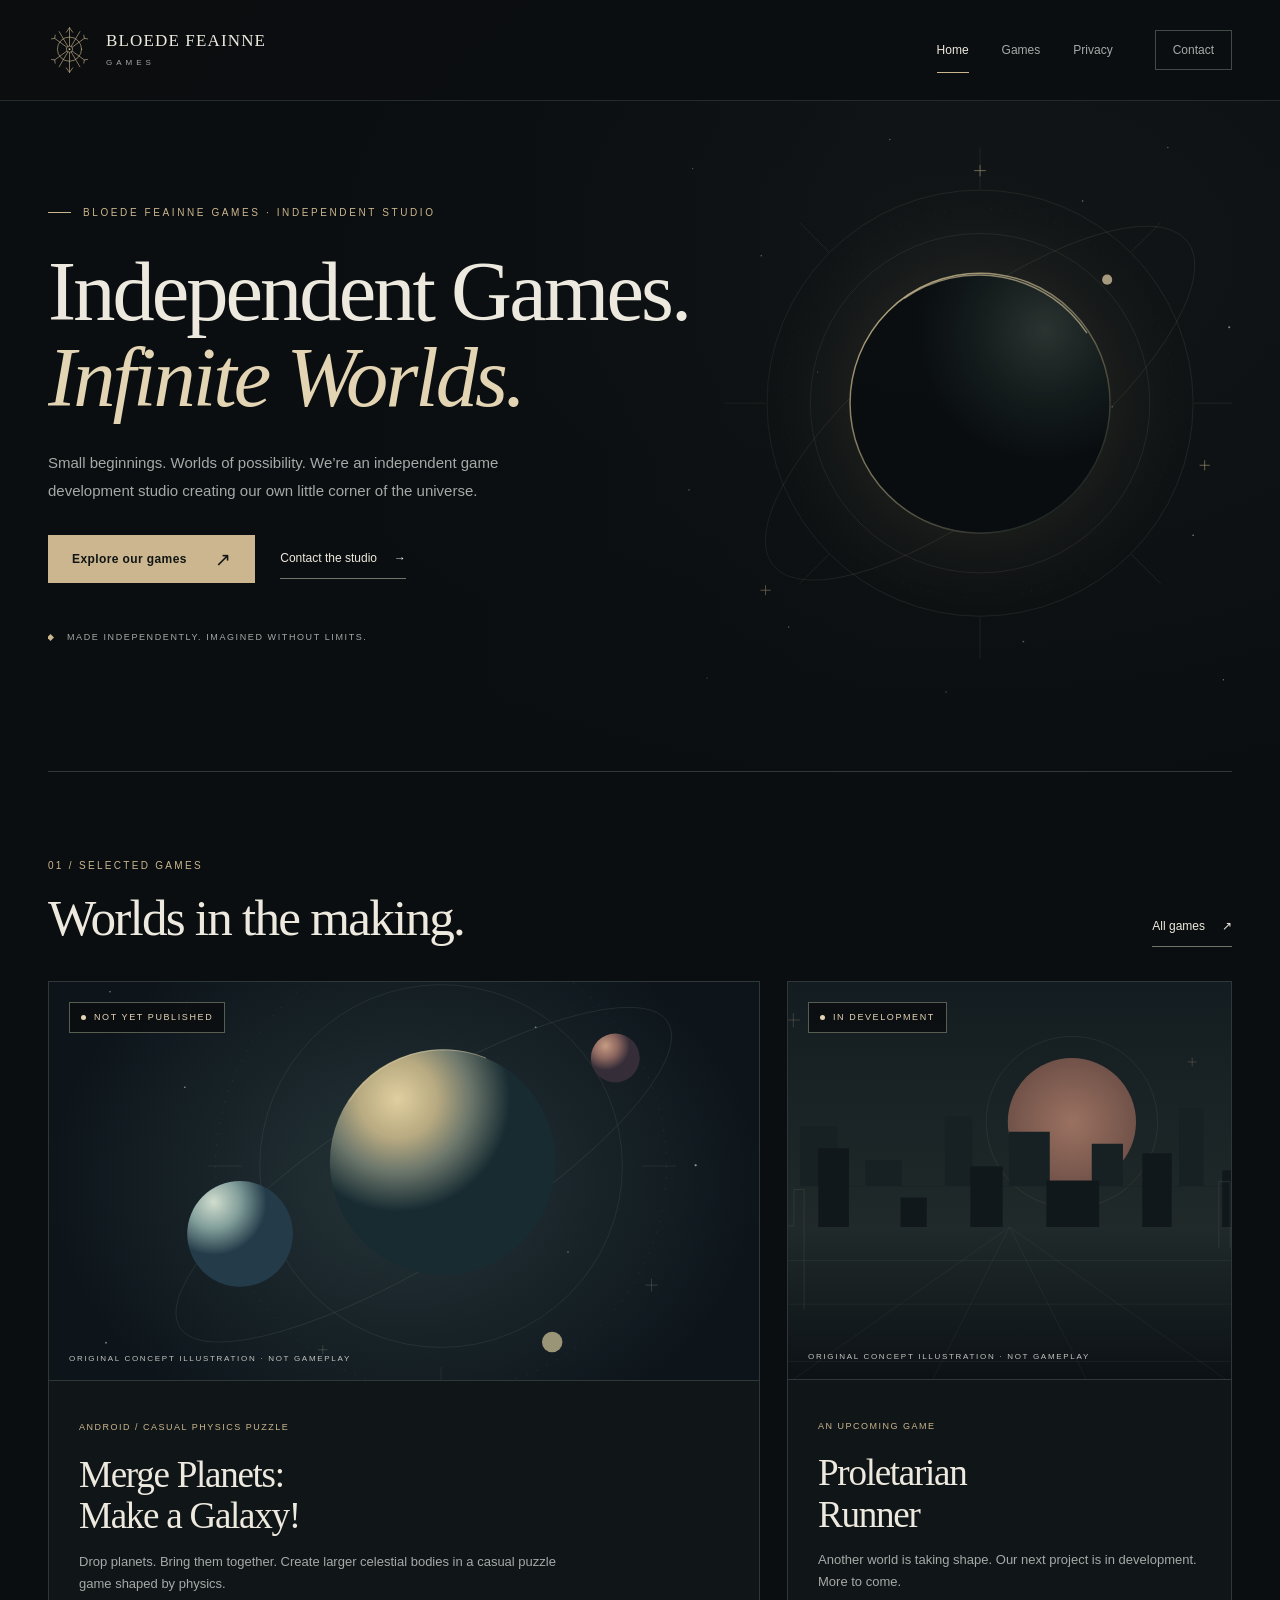
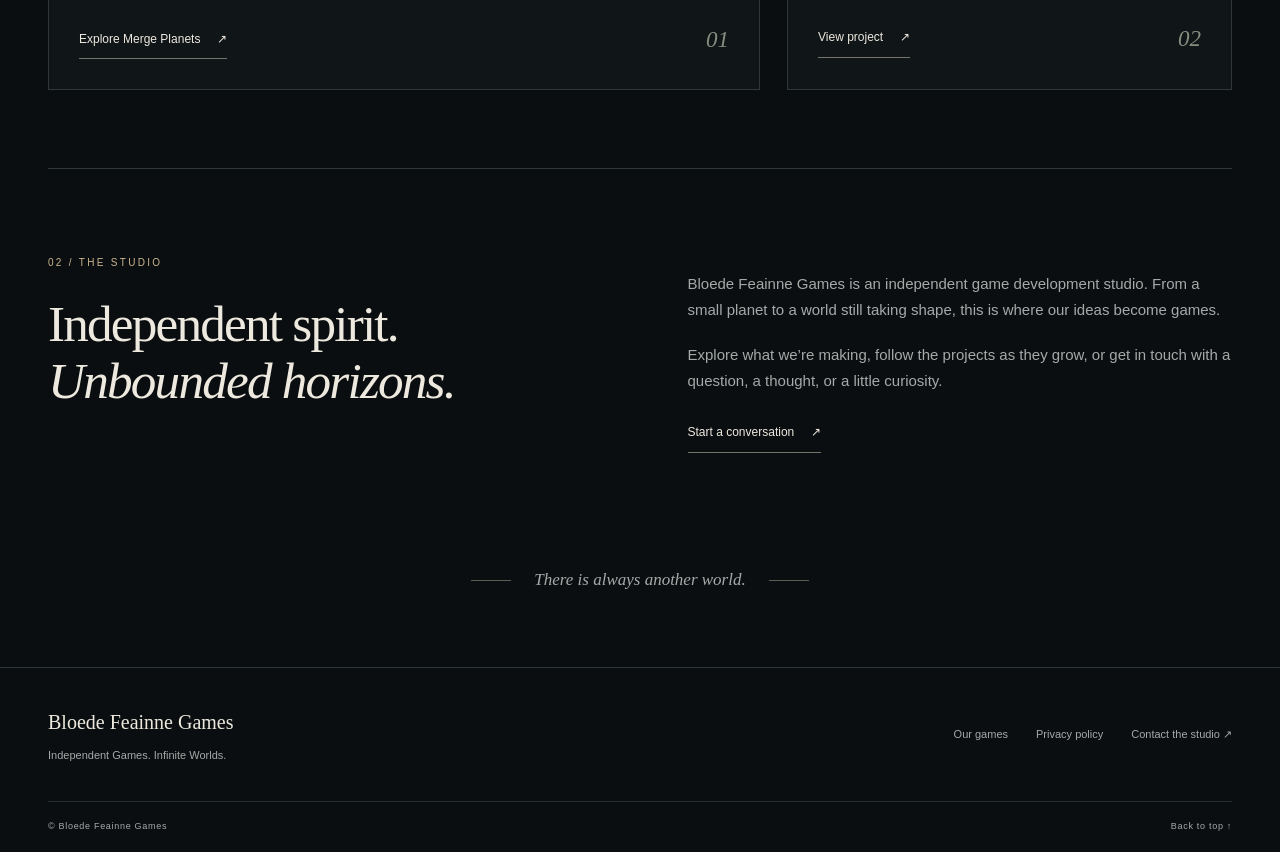
==== index.html @ 2b844831 "Build Bloede Feainne Games static studio website" ====
<!doctype html>
<html lang="en">
<head>
  <meta charset="utf-8">
  <meta name="viewport" content="width=device-width, initial-scale=1">
  <title>Bloede Feainne Games | Independent Game Studio</title>
  <meta name="description" content="Independent Games. Infinite Worlds. Discover Merge Planets: Make a Galaxy! and Proletarian Runner from independent studio Bloede Feainne Games.">
  <meta name="theme-color" content="#0b0e10">
  <meta name="robots" content="index, follow">
  <link rel="canonical" href="https://bloede-feainne-games.github.io/">
  <meta property="og:type" content="website">
  <meta property="og:site_name" content="Bloede Feainne Games">
  <meta property="og:locale" content="en_US">
  <meta property="og:title" content="Bloede Feainne Games | Independent Game Studio">
  <meta property="og:description" content="Independent Games. Infinite Worlds. Discover Merge Planets: Make a Galaxy! and Proletarian Runner from independent studio Bloede Feainne Games.">
  <meta property="og:url" content="https://bloede-feainne-games.github.io/">
  <meta property="og:image" content="https://bloede-feainne-games.github.io/assets/images/social-card.png">
  <meta property="og:image:type" content="image/png">
  <meta property="og:image:width" content="1200">
  <meta property="og:image:height" content="630">
  <meta property="og:image:alt" content="Bloede Feainne Games. Independent Games. Infinite Worlds. Original eclipse illustration.">
  <meta name="twitter:card" content="summary_large_image">
  <meta name="twitter:title" content="Bloede Feainne Games | Independent Game Studio">
  <meta name="twitter:description" content="Independent Games. Infinite Worlds. Discover Merge Planets: Make a Galaxy! and Proletarian Runner from independent studio Bloede Feainne Games.">
  <meta name="twitter:image" content="https://bloede-feainne-games.github.io/assets/images/social-card.png">
  <meta name="twitter:image:alt" content="Bloede Feainne Games. Independent Games. Infinite Worlds.">
  <link rel="icon" href="assets/images/favicon.svg" type="image/svg+xml">
  <link rel="stylesheet" href="assets/css/site.css">
  <script src="assets/js/site.js" defer></script>
</head>
<body id="top">
  <a class="skip-link" href="#main">Skip to content</a>
  <header class="site-header">
    <div class="container header-inner">
      <a class="brand" href="./" aria-label="Bloede Feainne Games — home">
        <img src="assets/images/studio-mark.svg" alt="" width="43" height="51">
        <span class="brand-name">Bloede Feainne<small>Games</small></span>
      </a>
      <button class="menu-toggle" type="button" data-menu-toggle hidden aria-controls="site-navigation" aria-expanded="true" aria-label="Close navigation">Menu<span class="menu-lines" aria-hidden="true"></span></button>
      <nav class="site-nav" id="site-navigation" data-navigation data-open="true" aria-label="Main navigation">
          <a href="./" aria-current="page">Home</a>
          <a href="games/">Games</a>
          <a href="privacy/merge-planets/">Privacy</a>
          <a href="contact/" class="nav-contact">Contact</a>
      </nav>
    </div>
  </header>
  <main id="main" tabindex="-1">

    <div class="container">
      <section class="hero" aria-labelledby="hero-title">
        <img class="hero-graphic" src="assets/images/eclipse.svg" alt="" width="650" height="650" fetchpriority="high" aria-hidden="true">
        <div class="hero-copy">
          <p class="eyebrow">Bloede Feainne Games · Independent studio</p>
          <h1 id="hero-title">Independent Games.<br><em>Infinite Worlds.</em></h1>
          <p class="lead">Small beginnings. Worlds of possibility. We’re an independent game development studio creating our own little corner of the universe.</p>
          <div class="actions"><a class="button" href="games/">Explore our games <span class="button-arrow" aria-hidden="true">↗</span></a><a class="text-link" href="contact/">Contact the studio <span aria-hidden="true">→</span></a></div>
          <p class="hero-meta"><span aria-hidden="true"></span><span>Made independently. Imagined without limits.</span></p>
        </div>
      </section>
      <section class="section" aria-labelledby="games-heading">
        <div class="section-heading">
          <div><span class="section-label">01 / Selected games</span><h2 id="games-heading">Worlds in the making.</h2></div>
          <a class="text-link" href="games/">All games <span aria-hidden="true">↗</span></a>
        </div>
        <div class="home-games">
          <article class="game-card">
            <div class="card-art">
              <img src="assets/images/merge-planets-concept.svg" alt="Original illustration of planets on intersecting orbits; not a game screenshot." width="900" height="700" loading="lazy">
              <span class="status">Not yet published</span>
              <p class="art-note">Original concept illustration · Not gameplay</p>
            </div>
            <div class="card-body">
              <span class="game-category">Android / Casual physics puzzle</span>
              <h3>Merge Planets:<br>Make a Galaxy!</h3>
              <p>Drop planets. Bring them together. Create larger celestial bodies in a casual puzzle game shaped by physics.</p>
              <div class="card-bottom"><a class="text-link" href="games/#merge-planets">Explore Merge Planets <span aria-hidden="true">↗</span></a><span class="card-index" aria-hidden="true">01</span></div>
            </div>
          </article>
          <article class="game-card game-card-small">
            <div class="card-art">
              <img src="assets/images/proletarian-runner-concept.svg" alt="Original abstract industrial skyline beneath a muted red sun; not a game screenshot." width="900" height="700" loading="lazy">
              <span class="status">In Development</span>
              <p class="art-note">Original concept illustration · Not gameplay</p>
            </div>
            <div class="card-body">
              <span class="game-category">An upcoming game</span>
              <h3>Proletarian<br>Runner</h3>
              <p>Another world is taking shape. Our next project is in development. More to come.</p>
              <div class="card-bottom"><a class="text-link" href="games/#proletarian-runner">View project <span class="sr-only">Proletarian Runner</span><span aria-hidden="true">↗</span></a><span class="card-index" aria-hidden="true">02</span></div>
            </div>
          </article>
        </div>
      </section>
      <section class="section studio-section" aria-labelledby="studio-heading">
        <div><span class="section-label">02 / The studio</span><h2 id="studio-heading">Independent spirit.<br><em>Unbounded horizons.</em></h2></div>
        <div><p>Bloede Feainne Games is an independent game development studio. From a small planet to a world still taking shape, this is where our ideas become games.</p><p>Explore what we’re making, follow the projects as they grow, or get in touch with a question, a thought, or a little curiosity.</p><a class="text-link" href="contact/">Start a conversation <span aria-hidden="true">↗</span></a></div>
      </section>
      <p class="closing-note">There is always another world.</p>
    </div>
  </main>
  <footer class="site-footer">
    <div class="container">
      <div class="footer-top">
        <div><p class="footer-brand">Bloede Feainne Games</p><p class="footer-tagline">Independent Games. Infinite Worlds.</p></div>
        <nav class="footer-nav" aria-label="Footer navigation">
          <a href="games/">Our games</a>
          <a href="privacy/merge-planets/">Privacy policy</a>
          <a href="contact/">Contact the studio <span aria-hidden="true">↗</span></a>
        </nav>
      </div>
      <div class="footer-bottom"><p>© Bloede Feainne Games</p><a href="#top">Back to top <span aria-hidden="true">↑</span></a></div>
    </div>
  </footer>
</body>
</html>
---- assets/css/site.css ----
/*
 * Bloede Feainne Games — shared, dependency-free visual system.
 * 1. Tokens and foundations  2. Navigation  3. Home  4. Games
 * 5. Contact and policy  6. Footer  7. Responsive and motion preferences
 */

/* 1. Tokens and foundations */
:root {
  color-scheme: dark;
  --ink: #0b0e10;
  --surface: #111619;
  --raised: #171d20;
  --paper: #ede9df;
  --muted: #a5aaa8;
  --gold: #cbb68f;
  --gold-light: #e3d4b4;
  --line: #303737;
  --line-soft: #242b2c;
  --red: #bc7870;
  --serif: "Iowan Old Style", "Palatino Linotype", "Book Antiqua", Palatino, Georgia, serif;
  --sans: -apple-system, BlinkMacSystemFont, "Segoe UI", Arial, sans-serif;
  --width: 1220px;
}
*, *::before, *::after { box-sizing: border-box; }
html { scroll-behavior: smooth; scroll-padding-top: 110px; }
body { margin: 0; background: var(--ink); color: var(--paper); font-family: var(--sans); font-size: 16px; line-height: 1.7; -webkit-font-smoothing: antialiased; }
body::before { content: ""; position: absolute; inset: 0 0 auto; height: 850px; background: radial-gradient(ellipse at 75% 30%, #35434325, transparent 65%); pointer-events: none; z-index: -1; }
::selection { background: var(--gold); color: var(--ink); }
a { color: inherit; text-underline-offset: 5px; text-decoration-thickness: 1px; }
a:hover { color: var(--gold-light); }
a:focus-visible, button:focus-visible, [tabindex="0"]:focus-visible, summary:focus-visible { outline: 2px solid var(--gold-light); outline-offset: 6px; }
button { font: inherit; }
img, svg { display: block; max-width: 100%; }
img { height: auto; }
figure, blockquote { margin: 0; }
h1, h2, h3, h4, p { margin-top: 0; }
h1, h2, h3, h4 { line-height: 1.12; font-weight: 400; }
h1, h2, h3 { font-family: var(--serif); letter-spacing: -.035em; }
h1 { font-size: clamp(48px, 6.5vw, 88px); }
h2 { font-size: clamp(36px, 4vw, 54px); }
h3 { font-size: 30px; }
em { font-weight: 400; }
code { font-size: .87em; overflow-wrap: anywhere; }
button, a { -webkit-tap-highlight-color: #cbb68f30; }
[hidden] { display: none !important; }
.container { width: min(var(--width), calc(100% - 96px)); margin-inline: auto; }
.sr-only { position: absolute; width: 1px; height: 1px; padding: 0; margin: -1px; overflow: hidden; clip-path: inset(50%); white-space: nowrap; border: 0; }
.skip-link { position: fixed; top: 12px; left: 12px; z-index: 100; transform: translateY(-180%); background: var(--paper); color: var(--ink); padding: 12px 22px; text-decoration: none; }
.skip-link:focus { transform: translateY(0); color: var(--ink); }
.eyebrow { display: flex; align-items: center; gap: 12px; font-size: 10px; line-height: 1.5; font-weight: 500; letter-spacing: 2.6px; text-transform: uppercase; color: var(--gold); }
.eyebrow::before { content: ""; width: 23px; height: 1px; background: currentColor; flex: none; }
.section-label { font-size: 10px; letter-spacing: 2.3px; color: var(--gold); text-transform: uppercase; }
.muted { color: var(--muted); }
.gold { color: var(--gold); }
.lead { font-size: 17px; line-height: 1.85; color: var(--muted); max-width: 560px; }
.button { display: inline-flex; justify-content: center; align-items: center; gap: 28px; min-height: 48px; padding: 13px 23px; border: 1px solid var(--gold); background: var(--gold); color: #111513; font-size: 12px; font-weight: 600; letter-spacing: .4px; text-decoration: none; transition: background .2s, border-color .2s, color .2s; }
.button:hover { color: var(--ink); background: var(--gold-light); border-color: var(--gold-light); }
.button-outline { background: transparent; color: var(--paper); border-color: #60675f; }
.button-outline:hover { background: #cbb68f0c; color: var(--gold-light); border-color: var(--gold); }
.button-arrow { font-size: 19px; font-weight: 400; line-height: 1; }
.text-link { display: inline-flex; align-items: center; gap: 17px; font-size: 12px; font-weight: 500; padding-block: 9px; text-decoration: none; border-bottom: 1px solid #75746b; }
.text-link:hover { border-color: var(--gold); }
.actions { display: flex; flex-wrap: wrap; align-items: center; gap: 25px; margin-top: 30px; }
.section { padding-block: 78px; border-top: 1px solid var(--line); }
.section-heading { display: flex; justify-content: space-between; align-items: end; gap: 28px; margin-bottom: 34px; }
.section-heading h2 { margin: 12px 0 0; }
.section-heading > p { max-width: 330px; margin-bottom: 3px; font-size: 13px; color: var(--muted); }
.status { display: inline-flex; align-items: center; gap: 8px; font-size: 9px; text-transform: uppercase; letter-spacing: 1.6px; color: var(--gold-light); }
.status::before { content: ""; width: 5px; height: 5px; border-radius: 50%; background: currentColor; }

/* 2. Navigation: all links remain visible without JavaScript. */
.site-header { position: relative; z-index: 5; border-bottom: 1px solid var(--line-soft); background: #0b0e10e8; }
.header-inner { display: flex; align-items: center; justify-content: space-between; gap: 30px; min-height: 100px; }
.brand { display: inline-flex; align-items: center; gap: 15px; text-decoration: none; }
.brand img { width: 43px; height: 51px; flex: none; }
.brand-name { font-family: var(--serif); font-size: 17px; line-height: 1.1; letter-spacing: 1.15px; text-transform: uppercase; }
.brand-name small { display: block; margin-top: 8px; font-family: var(--sans); font-size: 8px; letter-spacing: 4px; color: var(--muted); }
.site-nav { display: flex; align-items: center; gap: 33px; }
.site-nav a { color: var(--muted); padding-block: 12px; font-size: 12px; text-decoration: none; }
.site-nav a:hover, .site-nav a[aria-current="page"] { color: var(--paper); }
.site-nav a[aria-current="page"] { box-shadow: 0 1px var(--gold); }
.site-nav .nav-contact { margin-left: 9px; padding: 9px 17px; border: 1px solid #414a47; }
.site-nav .nav-contact:hover { border-color: var(--gold); }
.site-nav .nav-contact[aria-current="page"] { box-shadow: none; border-color: var(--gold); }
.menu-toggle { display: none; background: transparent; color: var(--paper); border: 1px solid var(--line); min-width: 48px; min-height: 44px; padding: 8px 12px; font-size: 12px; }
.menu-toggle .menu-lines { width: 15px; height: 10px; border-block: 1px solid currentColor; display: inline-block; margin-left: 10px; }

/* 3. Home */
.hero { position: relative; isolation: isolate; padding-block: 104px 98px; min-height: 670px; overflow: hidden; overflow: clip; }
.hero-copy { position: relative; z-index: 2; max-width: 890px; }
.hero .eyebrow { margin-bottom: 29px; }
.hero h1 { font-size: clamp(55px, 6.6vw, 94px); margin-bottom: 28px; line-height: 1.02; }
.hero h1 em { color: var(--gold-light); }
.hero .lead { max-width: 470px; font-size: 15px; }
.hero-graphic { position: absolute; z-index: -1; pointer-events: none; right: -55px; top: -12px; width: 650px; height: 650px; opacity: .84; animation: celestial-drift 22s ease-in-out infinite alternate; }
.hero::after { content: ""; position: absolute; z-index: 0; inset: 0; pointer-events: none; background: linear-gradient(90deg, var(--ink) 0%, #0b0e10ee 23%, #0b0e1090 44%, transparent 70%); }
.hero-meta { position: relative; z-index: 2; display: flex; align-items: center; gap: 14px; margin-top: 47px; color: var(--muted); font-size: 9px; letter-spacing: 1.6px; text-transform: uppercase; }
.hero-meta span:first-child { width: 5px; height: 5px; background: var(--gold); transform: rotate(45deg); }
.home-games { display: grid; grid-template-columns: 1.6fr 1fr; gap: 27px; }
.game-card { min-width: 0; border: 1px solid var(--line); background: #101517; }
.card-art { position: relative; overflow: hidden; border-bottom: 1px solid var(--line); }
.card-art > img { width: 100%; aspect-ratio: 1.78; object-fit: cover; transition: transform .7s ease; }
.game-card:hover .card-art > img { transform: scale(1.025); }
.card-art .art-note { position: absolute; bottom: 15px; left: 20px; right: 15px; margin: 0; color: #c3c5bf; font-size: 8px; letter-spacing: 1.7px; text-transform: uppercase; }
.card-art .status { position: absolute; top: 20px; left: 20px; background: #0b0e10d9; border: 1px solid #585d51; padding: 7px 11px; }
.game-card-small .card-art > img { aspect-ratio: 1.115; }
.card-body { padding: 30px; }
.card-body .game-category { font-size: 9px; letter-spacing: 1.5px; color: var(--gold); text-transform: uppercase; }
.card-body h3 { font-size: clamp(27px, 2.9vw, 39px); margin: 15px 0 14px; }
.card-body > p { color: var(--muted); font-size: 13px; max-width: 500px; }
.card-bottom { display: flex; align-items: center; justify-content: space-between; gap: 15px; margin-top: 25px; }
.card-index { font-family: var(--serif); font-style: italic; font-size: 23px; color: #878d80; }
.studio-section { display: grid; grid-template-columns: 1fr 1fr; gap: 95px; align-items: start; }
.studio-section h2 { margin: 20px 0 0; }
.studio-section > div:last-child { padding-top: 24px; }
.studio-section p { font-size: 15px; color: var(--muted); margin-bottom: 20px; }
.studio-section .text-link { color: var(--paper); }
.closing-note { display: flex; align-items: center; justify-content: center; gap: 23px; padding-block: 35px 55px; color: var(--muted); font-family: var(--serif); font-style: italic; font-size: 17px; text-align: center; }
.closing-note::before, .closing-note::after { content: ""; width: 40px; height: 1px; background: #5a6056; flex: none; }

/* 4. Games */
.page-intro { padding-block: 77px 53px; max-width: 870px; }
.page-intro .eyebrow { margin-bottom: 24px; }
.page-intro h1 { margin-bottom: 24px; }
.page-intro h1 em { color: var(--gold-light); }
.page-intro .lead { margin-bottom: 0; }
.game-jumps { display: flex; flex-wrap: wrap; gap: 27px; margin-top: 27px; }
.game-jumps a { color: var(--muted); font-size: 11px; text-decoration: none; padding-block: 7px; }
.game-jumps a:hover { color: var(--gold); }
.game-jumps span { color: var(--gold); margin-right: 8px; }
.game-project { border-top: 1px solid var(--line); padding-block: 59px 72px; }
.project-overview { display: grid; grid-template-columns: 1fr 1fr; gap: 63px; align-items: center; }
.project-topline { display: flex; flex-wrap: wrap; gap: 14px; align-items: center; margin-bottom: 25px; }
.project-icon { width: 55px; height: 55px; border: 1px solid #565c53; padding: 7px; }
.project-topline .section-label { margin: 0; }
.project-overview h2 { font-size: clamp(41px, 4.5vw, 60px); margin-bottom: 22px; }
.project-overview .description { color: var(--muted); font-size: 15px; }
.project-art { position: relative; border: 1px solid var(--line); background: var(--surface); }
.project-art > img { width: 100%; aspect-ratio: 1; object-fit: cover; }
.project-art figcaption { position: absolute; bottom: 20px; left: 24px; right: 24px; font-size: 9px; letter-spacing: 1.3px; text-transform: uppercase; color: #c3c5bf; }
.game-facts { display: flex; flex-wrap: wrap; gap: 9px; list-style: none; padding: 0; margin-block: 24px; }
.game-facts li { border: 1px solid #3c4440; padding: 5px 11px; font-size: 10px; color: #c5cac2; }
.store-placeholder { display: inline-flex; flex-wrap: wrap; align-items: center; gap: 17px; border: 1px solid #454d46; background: #1b221b; color: #c4c7ba; padding: 11px 17px; font-size: 13px; line-height: 1.5; }
.store-placeholder small { border-left: 1px solid #565f53; padding-left: 17px; font-size: 10px; color: var(--muted); }
.store-note { color: var(--muted); font-size: 11px; margin-top: 12px; }
.game-loop { display: grid; grid-template-columns: repeat(3, minmax(0, 1fr)); margin-top: 48px; border-block: 1px solid var(--line); }
.loop-step { padding: 24px 24px 24px 0; }
.loop-step + .loop-step { padding-left: 24px; border-left: 1px solid var(--line); }
.loop-number { font-size: 10px; color: var(--gold); letter-spacing: 1px; }
.loop-step h3 { font-size: 25px; margin: 11px 0 12px; }
.loop-step p { font-size: 12px; color: var(--muted); margin: 0; }
.screens-heading { display: flex; flex-wrap: wrap; justify-content: space-between; align-items: baseline; gap: 14px; margin: 40px 0 22px; }
.screens-heading h3 { margin: 0; }
.screens-heading p { margin: 0; font-size: 11px; color: var(--muted); }
.screenshot-grid { display: grid; grid-template-columns: repeat(3, minmax(0, 1fr)); gap: 20px; }
.screen-placeholder { aspect-ratio: 4 / 5; border: 1px solid #3a4441; background: linear-gradient(155deg, #18222355, #101517); display: flex; flex-direction: column; align-items: center; justify-content: center; gap: 20px; padding: 25px; }
.screen-glyph { position: relative; width: 47px; height: 65px; border: 1px solid #697165; border-radius: 6px; }
.screen-glyph::before, .screen-glyph::after { content: ""; position: absolute; background: var(--gold); top: 50%; left: 50%; transform: translate(-50%, -50%); }
.screen-glyph::before { width: 13px; height: 1px; }
.screen-glyph::after { width: 1px; height: 13px; }
.screen-placeholder > span:last-child { font-size: 9px; text-align: center; letter-spacing: 1.4px; color: var(--muted); text-transform: uppercase; }
.screenshot-grid figcaption { margin-top: 11px; font-size: 11px; color: var(--muted); }
.screenshot-image { display: block; width: 100%; height: auto; border: 1px solid var(--line); }
.game-note { display: flex; justify-content: space-between; align-items: start; gap: 35px; border-top: 1px solid var(--line); margin-top: 31px; padding-top: 24px; }
.game-note p { font-size: 11px; color: var(--muted); max-width: 590px; margin-bottom: 0; }
.game-note a { font-size: 11px; flex: none; }
.development { padding-bottom: 80px; }
.development .project-art > img { aspect-ratio: 1.35; }
.development h2 { margin-top: 20px; }
.development-note { font-size: 12px; color: var(--muted); border-left: 1px solid var(--gold); padding-left: 17px; margin-top: 25px; }

/* 5. Contact and privacy */
.contact-layout { display: grid; grid-template-columns: 1.1fr 1fr; gap: 78px; padding-bottom: 90px; align-items: start; }
.contact-panel { position: relative; border: 1px solid #4b5146; background: linear-gradient(135deg, #1c231c77, #111619); padding: 39px; }
.contact-panel::after { content: "+"; position: absolute; right: 20px; top: 15px; color: var(--gold); font-size: 21px; font-weight: 200; }
.contact-panel h2 { margin: 25px 0 27px; font-size: 38px; }
.email-placeholder { display: block; color: var(--gold-light); font-size: clamp(17px, 2.2vw, 26px); letter-spacing: 1px; overflow-wrap: anywhere; }
.contact-panel .placeholder-explanation { border-top: 1px solid var(--line); padding-top: 22px; margin: 25px 0 0; font-size: 12px; color: var(--muted); }
.contact-notes { padding-top: 6px; }
.contact-notes h2 { font-size: 31px; margin-bottom: 20px; }
.contact-notes p, .contact-notes li { font-size: 14px; color: var(--muted); }
.contact-notes ul { padding-left: 19px; margin-block: 24px; }
.contact-notes li { padding-block: 6px; }
.contact-notes a { color: var(--paper); }
.policy-intro { max-width: 850px; }
.policy-meta { font-size: 12px; color: var(--muted); line-height: 1.9; }
.policy-meta strong { color: var(--paper); font-weight: 500; }
.policy-layout { display: grid; grid-template-columns: 210px minmax(0, 1fr); gap: 75px; padding-bottom: 85px; }
.policy-toc { position: sticky; top: 28px; align-self: start; border-top: 1px solid var(--line); padding-top: 20px; }
.policy-toc h2 { font: 10px var(--sans); letter-spacing: 2px; color: var(--gold); text-transform: uppercase; margin-bottom: 18px; }
.policy-toc ol { list-style: none; padding: 0; margin: 0; }
.policy-toc a { display: block; padding-block: 7px; font-size: 11px; color: var(--muted); text-decoration: none; }
.policy-toc a:hover { color: var(--gold-light); }
.policy-copy { min-width: 0; }
.draft-notice { padding: 25px; border: 1px solid #8a7453; background: #241f1770; margin-bottom: 35px; }
.draft-notice strong { display: block; color: var(--gold-light); margin-bottom: 9px; font-size: 15px; }
.draft-notice p { font-size: 13px; color: #c4bdaa; margin: 0; }
.policy-copy section { border-top: 1px solid var(--line); padding-top: 29px; margin-top: 29px; }
.policy-copy h2 { font-size: 30px; margin-bottom: 19px; }
.policy-copy p, .policy-copy li { font-size: 14px; color: #b8bfba; }
.policy-copy li { margin-block: 9px; }
.policy-copy .verify { padding: 15px 19px; border-left: 2px solid var(--gold); background: #cbb68f08; font-size: 13px; color: #c9c1ad; }
.verify strong { display: block; color: var(--gold-light); font-size: 10px; letter-spacing: 1.1px; margin-bottom: 7px; }
.policy-copy .email-placeholder { font: 14px var(--sans); color: var(--gold-light); }
.table-wrap { max-width: 100%; overflow-x: auto; }
table { width: 100%; border-collapse: collapse; margin-block: 24px; font-size: 12px; }
caption { font-size: 11px; text-align: left; color: var(--muted); margin-bottom: 12px; }
th, td { border-bottom: 1px solid var(--line); padding: 13px 12px; text-align: left; vertical-align: top; }
th { color: var(--paper); background: var(--raised); font-weight: 500; }
td { color: var(--muted); }
.error-page { position: relative; text-align: center; padding-block: 90px; }
.error-page img { margin: 0 auto 20px; width: 95px; height: 115px; }
.error-page .eyebrow { justify-content: center; }
.error-page h1 { max-width: 750px; margin-inline: auto; }
.error-page .lead { margin-inline: auto; }
.error-page .actions { justify-content: center; }

/* 6. Footer */
.site-footer { border-top: 1px solid var(--line); }
.footer-top { display: flex; justify-content: space-between; align-items: center; gap: 30px; padding-block: 37px; }
.footer-brand { font-family: var(--serif); font-size: 20px; margin: 0; }
.footer-tagline { margin: 7px 0 0; color: var(--muted); font-size: 11px; }
.footer-nav { display: flex; flex-wrap: wrap; gap: 28px; }
.footer-nav a { font-size: 11px; color: var(--muted); text-decoration: none; padding-block: 10px; }
.footer-nav a:hover { color: var(--paper); }
.footer-bottom { display: flex; justify-content: space-between; gap: 20px; padding-block: 17px; border-top: 1px solid var(--line-soft); }
.footer-bottom p, .footer-bottom a { margin: 0; font-size: 9px; color: var(--muted); letter-spacing: .7px; }
.footer-bottom a { text-decoration: none; }

/* 7. Responsive layouts and restrained, optional motion */
@keyframes celestial-drift { from { transform: translateY(0) rotate(-3deg); } to { transform: translateY(9px) rotate(3deg); } }
@media (min-width: 1500px) { .hero { padding-block: 125px 110px; } .hero-graphic { width: 730px; height: 730px; top: -35px; right: -80px; } }
@media (max-width: 1080px) {
  .container { width: calc(100% - 64px); }
  .hero { padding-block: 90px 75px; min-height: 600px; }
  .hero h1 { font-size: clamp(56px, 7.5vw, 80px); }
  .hero-graphic { width: 580px; height: 580px; right: -32px; top: 10px; opacity: .62; }
  .home-games { gap: 22px; grid-template-columns: 1.4fr 1fr; }
  .card-body { padding: 25px; }
  .game-card-small .card-art > img { aspect-ratio: 1.27; }
  .studio-section { gap: 50px; }
  .project-overview { gap: 35px; }
  .contact-layout { gap: 40px; }
  .contact-panel { padding: 30px; }
  .policy-layout { grid-template-columns: 185px minmax(0, 1fr); gap: 40px; }
}
@media (max-width: 720px) {
  html { scroll-padding-top: 25px; }
  .container { width: calc(100% - 40px); }
  .header-inner { flex-wrap: wrap; gap: 0 20px; min-height: 90px; padding-block: 20px; }
  .brand { gap: 11px; }
  .brand img { width: 33px; height: 40px; }
  .brand-name { font-size: 14px; letter-spacing: .7px; }
  .brand-name small { margin-top: 6px; font-size: 7px; letter-spacing: 3px; }
  .site-nav { width: 100%; display: flex; justify-content: space-between; gap: 12px; margin-top: 18px; padding-top: 9px; border-top: 1px solid var(--line); }
  .site-nav a { font-size: 12px; }
  .site-nav .nav-contact { margin-left: 0; padding: 9px 11px; }
  .has-js .menu-toggle { display: inline-flex; align-items: center; justify-content: center; margin-left: auto; }
  .has-js .site-nav[data-open="false"] { display: none; }
  .hero { padding-block: 62px 48px; min-height: 0; }
  .hero .eyebrow { font-size: 9px; letter-spacing: 1.8px; margin-bottom: 27px; }
  .hero h1 { font-size: clamp(45px, 8.3vw, 62px); line-height: 1.08; }
  .hero .lead { max-width: 440px; font-size: 14px; }
  .hero-graphic { width: 440px; height: 440px; top: -25px; right: -20px; opacity: .35; }
  .hero::after { background: linear-gradient(90deg, var(--ink), #0b0e1080 65%, #0b0e1030); }
  .hero-meta { font-size: 8px; letter-spacing: 1.2px; margin-top: 38px; }
  .actions { gap: 20px; }
  .section { padding-block: 49px; }
  .section-heading { align-items: start; margin-bottom: 28px; }
  .section-heading > p { display: none; }
  .section-heading .text-link { margin-top: 23px; white-space: nowrap; }
  .home-games { grid-template-columns: 1fr; gap: 25px; }
  .card-art > img, .game-card-small .card-art > img { aspect-ratio: 1.7; }
  .card-body { padding: 25px; }
  .card-body h3 { font-size: 34px; }
  .card-body p { font-size: 14px; }
  .studio-section { grid-template-columns: 1fr; gap: 25px; }
  .studio-section > div:last-child { padding-top: 0; }
  .studio-section p { font-size: 14px; }
  .closing-note { font-size: 15px; gap: 17px; padding-block: 15px 43px; }
  .closing-note::before, .closing-note::after { width: 20px; }
  .page-intro { padding-block: 52px 39px; }
  .page-intro h1 { font-size: clamp(45px, 9vw, 63px); }
  .lead { font-size: 15px; }
  .game-project { padding-block: 37px 48px; }
  .project-overview { grid-template-columns: 1fr; gap: 33px; }
  .project-overview h2 { font-size: 45px; }
  .project-art > img { aspect-ratio: 1.25; }
  .project-art figcaption { font-size: 8px; left: 18px; bottom: 16px; }
  .game-loop { margin-top: 32px; }
  .loop-step { padding: 20px 13px 20px 0; }
  .loop-step + .loop-step { padding-left: 13px; }
  .loop-step h3 { font-size: 22px; }
  .loop-step p { font-size: 11px; }
  .screenshot-grid { gap: 12px; }
  .screen-placeholder { padding: 12px; gap: 14px; }
  .screen-glyph { width: 30px; height: 43px; border-radius: 4px; }
  .screen-placeholder > span:last-child { font-size: 8px; letter-spacing: .6px; }
  .screenshot-grid figcaption { font-size: 10px; }
  .game-note { flex-direction: column; gap: 16px; }
  .game-note p { font-size: 12px; }
  .development { padding-bottom: 50px; }
  .contact-layout { grid-template-columns: 1fr; gap: 35px; padding-bottom: 55px; }
  .contact-panel { padding: 28px; }
  .contact-panel h2 { font-size: 34px; }
  .email-placeholder { font-size: clamp(17px, 4.7vw, 25px); }
  .policy-layout { grid-template-columns: 1fr; gap: 30px; padding-bottom: 50px; }
  .policy-toc { position: static; }
  .policy-toc ol { columns: 2; column-gap: 25px; }
  .policy-toc li { break-inside: avoid; }
  .policy-toc a { font-size: 11px; }
  .draft-notice { padding: 21px; }
  .policy-copy h2 { font-size: 27px; }
  .footer-top { flex-direction: column; align-items: start; gap: 22px; padding-block: 30px; }
  .footer-nav { gap: 23px; }
  .footer-bottom { flex-direction: column; gap: 10px; }
  .error-page { padding-block: 50px; }
}
@media (max-width: 380px) {
  .container { width: calc(100% - 32px); }
  .brand-name { font-size: 12px; }
  .menu-toggle { padding-inline: 9px; }
  .hero h1 { font-size: 41px; }
  .hero-graphic { width: 340px; height: 340px; right: -16px; }
  .hero .eyebrow { font-size: 8px; letter-spacing: 1.1px; }
  .project-overview h2 { font-size: 38px; }
  .card-body { padding: 21px; }
  .card-body h3 { font-size: 30px; }
  .contact-panel { padding: 23px; }
  .policy-toc ol { columns: 1; }
}
@media (prefers-reduced-motion: reduce) {
  html { scroll-behavior: auto; }
  .hero-graphic { animation: none; }
  .card-art > img, .button { transition: none; }
  .game-card:hover .card-art > img { transform: none; }
}
@media print {
  :root { color-scheme: light; }
  body { background: white; color: black; }
  .site-header, .site-footer, .policy-toc, .hero-graphic { display: none; }
  .container { width: 100%; }
  .policy-layout { display: block; }
  .policy-copy p, .policy-copy li, .policy-meta, .policy-meta strong, .verify strong, .policy-copy .verify { color: black; }
}
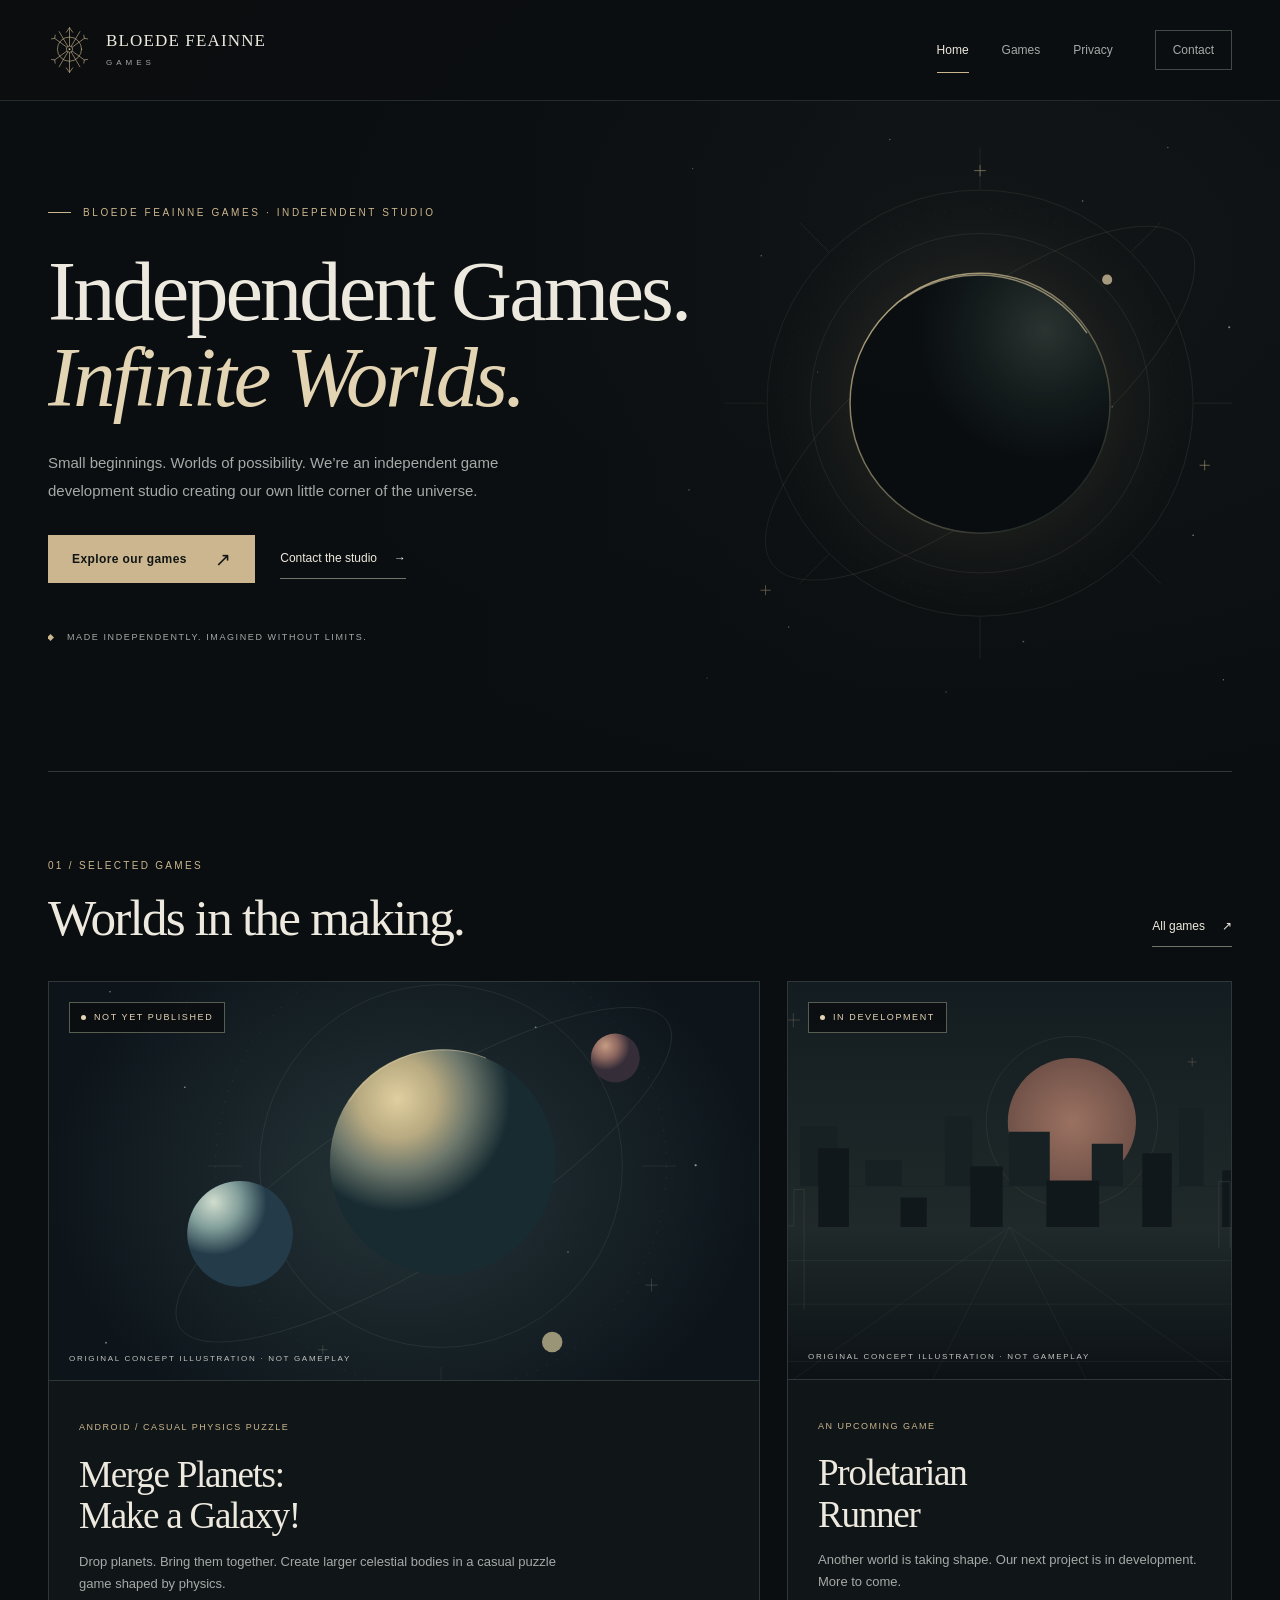
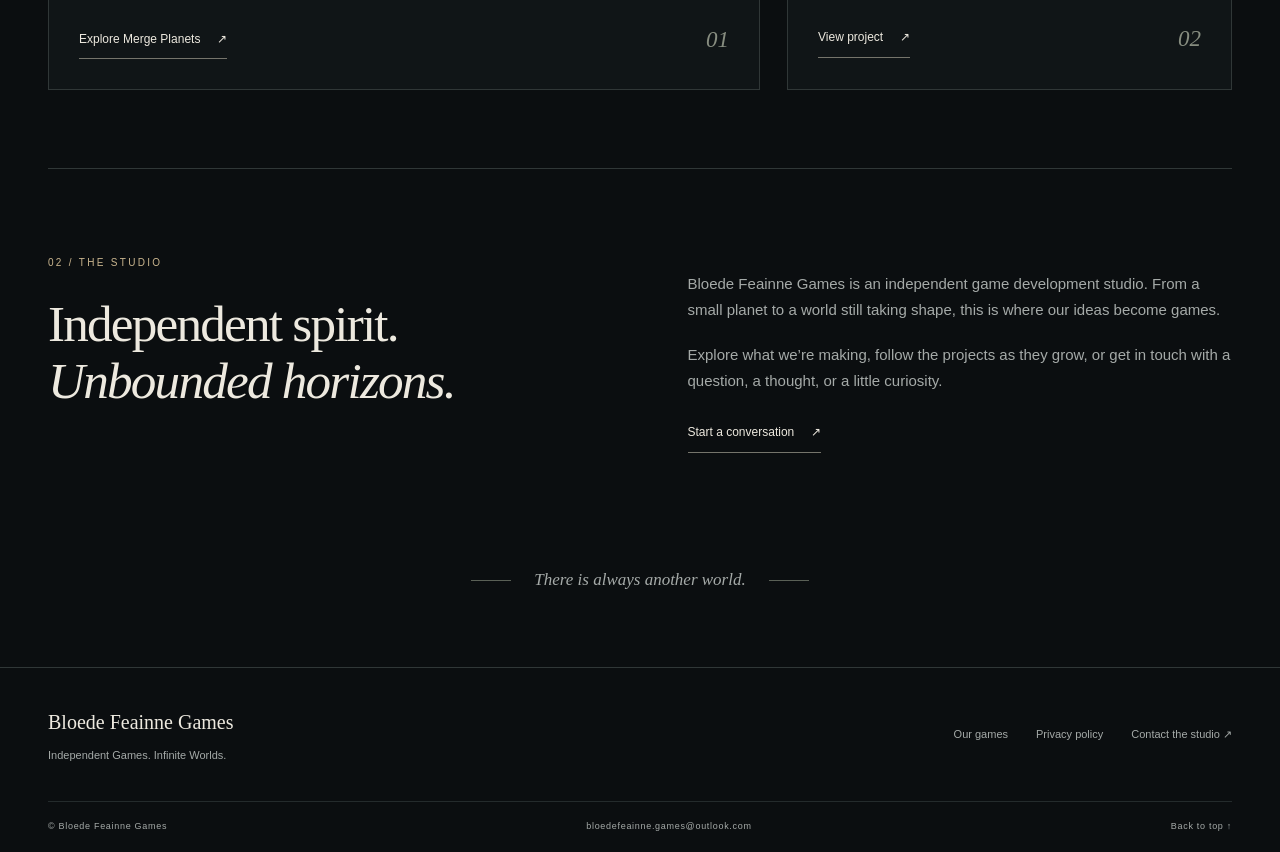
==== commit fb128afa: "Audit Merge Planets privacy practices and update public contact" ====
--- a/index.html
+++ b/index.html
@@ -109,7 +109,7 @@
           <a href="contact/">Contact the studio <span aria-hidden="true">↗</span></a>
         </nav>
       </div>
-      <div class="footer-bottom"><p>© Bloede Feainne Games</p><a href="#top">Back to top <span aria-hidden="true">↑</span></a></div>
+      <div class="footer-bottom"><p>© Bloede Feainne Games</p><a href="mailto:bloedefeainne.games@outlook.com">bloedefeainne.games@outlook.com</a><a href="#top">Back to top <span aria-hidden="true">↑</span></a></div>
     </div>
   </footer>
 </body>
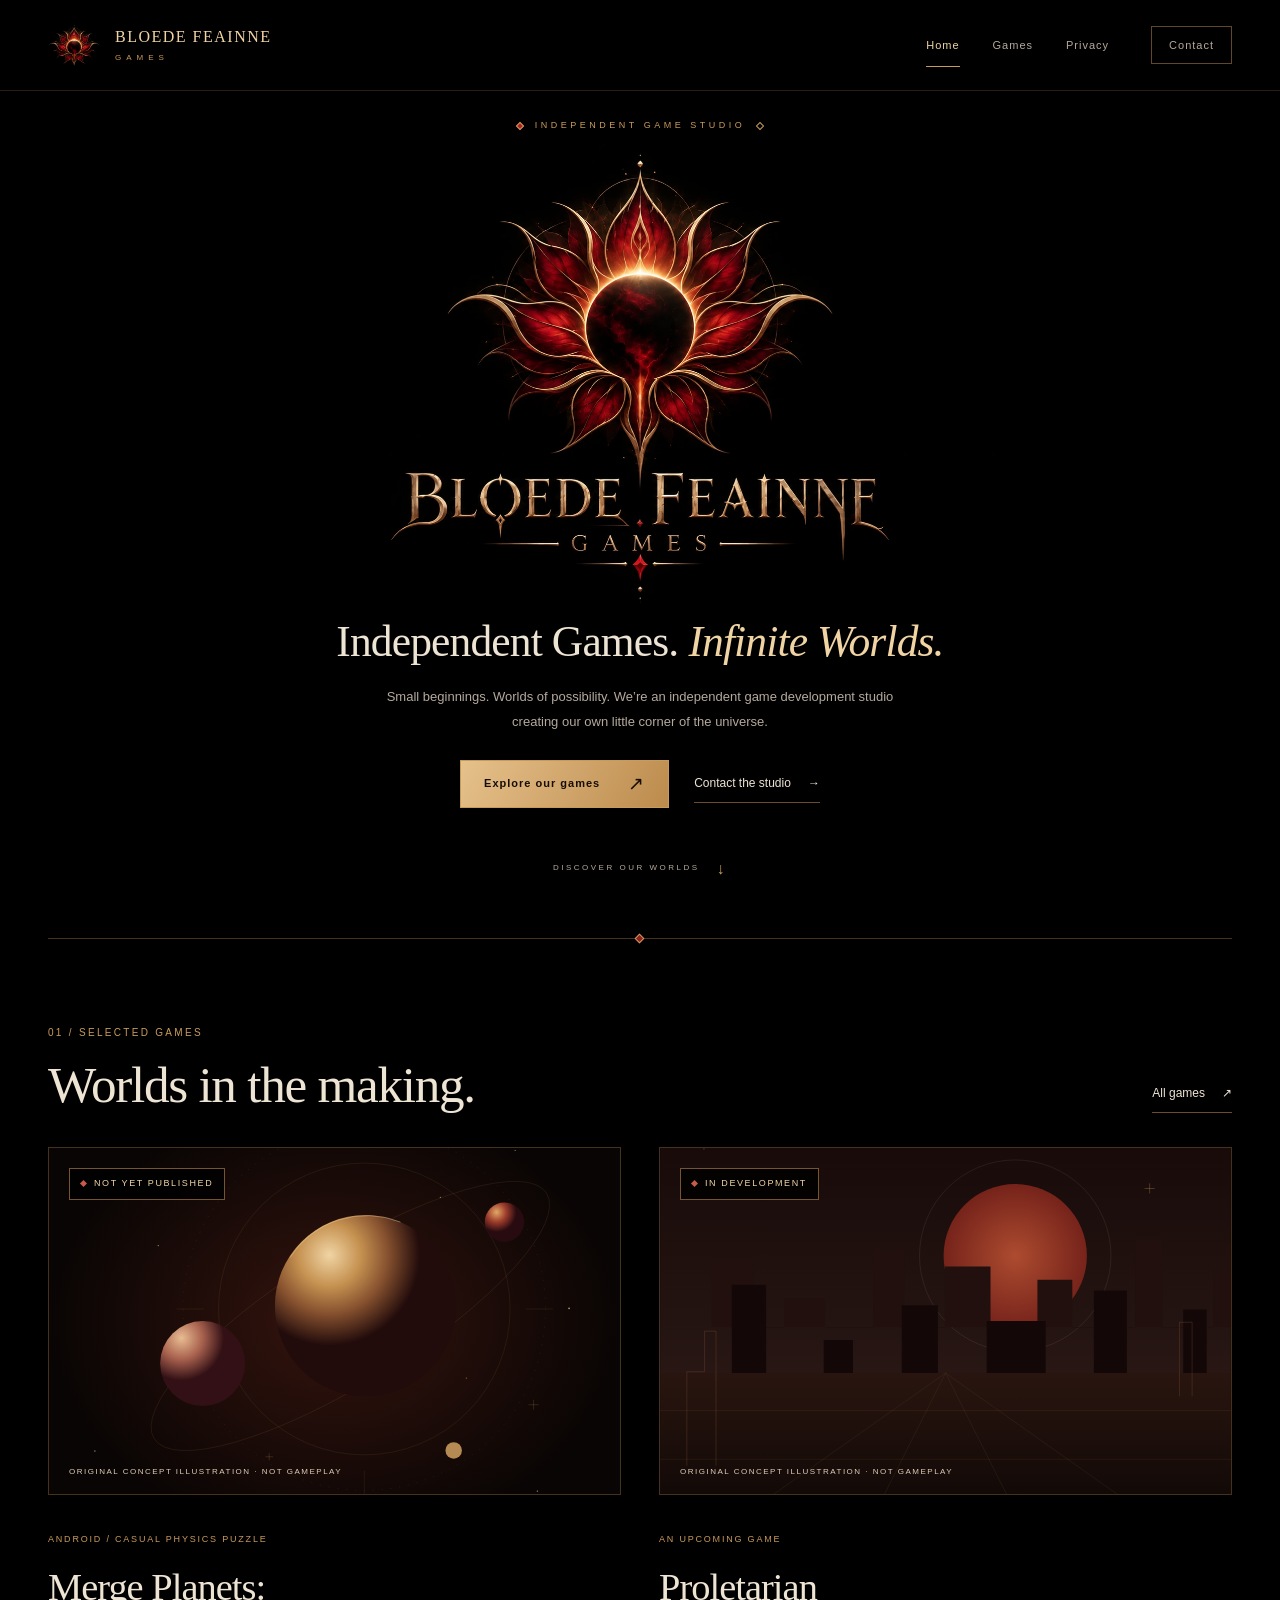
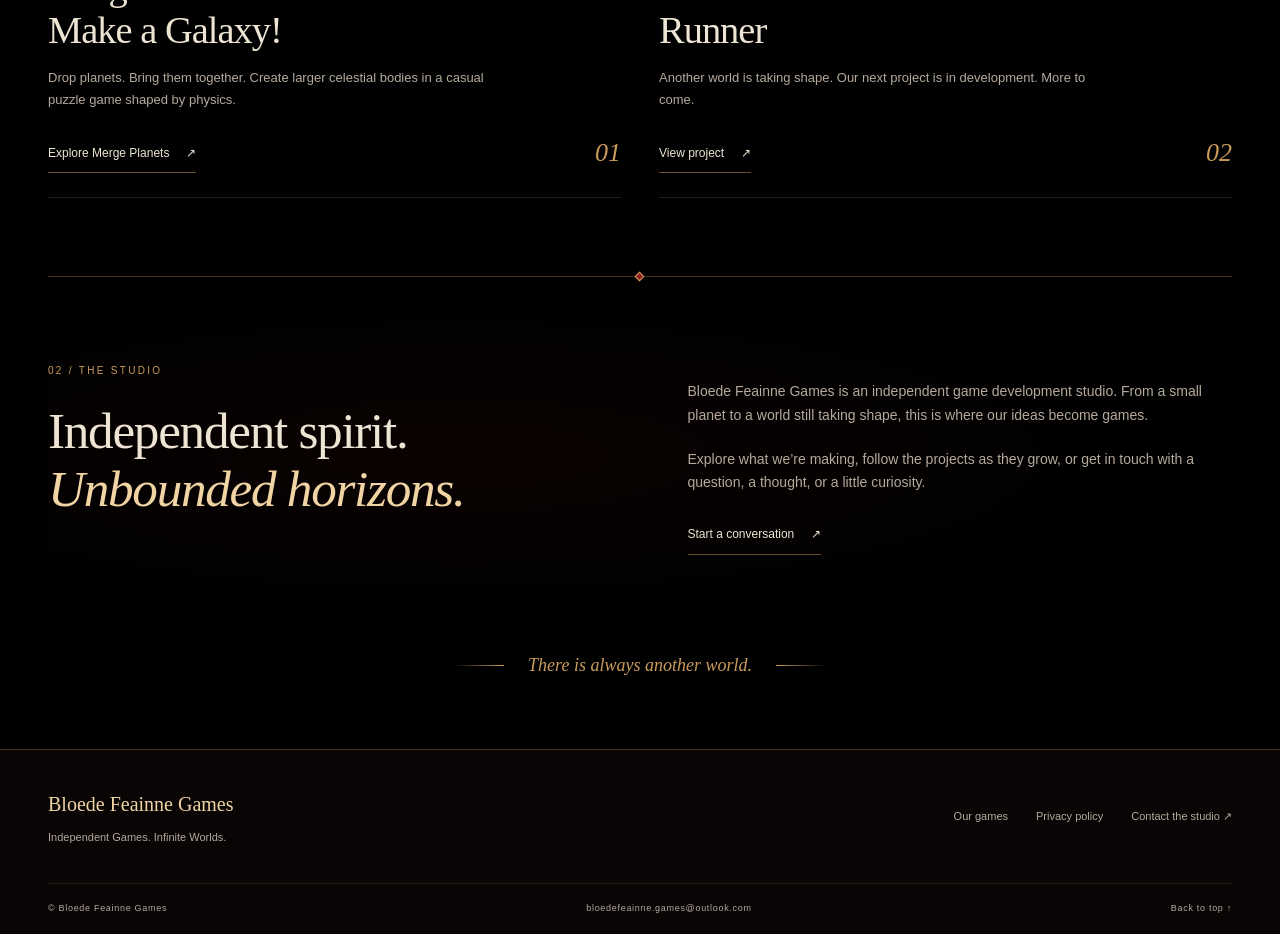
==== commit f1478578: "Restyle studio website around crimson and gold splash artwork" ====
--- a/index.html
+++ b/index.html
@@ -5,7 +5,7 @@
   <meta name="viewport" content="width=device-width, initial-scale=1">
   <title>Bloede Feainne Games | Independent Game Studio</title>
   <meta name="description" content="Independent Games. Infinite Worlds. Discover Merge Planets: Make a Galaxy! and Proletarian Runner from independent studio Bloede Feainne Games.">
-  <meta name="theme-color" content="#0b0e10">
+  <meta name="theme-color" content="#000000">
   <meta name="robots" content="index, follow">
   <link rel="canonical" href="https://bloede-feainne-games.github.io/">
   <meta property="og:type" content="website">
@@ -18,7 +18,7 @@
   <meta property="og:image:type" content="image/png">
   <meta property="og:image:width" content="1200">
   <meta property="og:image:height" content="630">
-  <meta property="og:image:alt" content="Bloede Feainne Games. Independent Games. Infinite Worlds. Original eclipse illustration.">
+  <meta property="og:image:alt" content="Bloede Feainne Games. Independent Games. Infinite Worlds. Crimson and gold studio emblem.">
   <meta name="twitter:card" content="summary_large_image">
   <meta name="twitter:title" content="Bloede Feainne Games | Independent Game Studio">
   <meta name="twitter:description" content="Independent Games. Infinite Worlds. Discover Merge Planets: Make a Galaxy! and Proletarian Runner from independent studio Bloede Feainne Games.">
@@ -49,14 +49,14 @@
 
     <div class="container">
       <section class="hero" aria-labelledby="hero-title">
-        <img class="hero-graphic" src="assets/images/eclipse.svg" alt="" width="650" height="650" fetchpriority="high" aria-hidden="true">
+        <p class="eyebrow">Independent game studio</p>
+        <img class="hero-graphic" src="assets/images/studio-splash.webp" alt="Bloede Feainne Games — a crimson solar emblem with ornate golden rays." width="1672" height="941" fetchpriority="high">
         <div class="hero-copy">
-          <p class="eyebrow">Bloede Feainne Games · Independent studio</p>
-          <h1 id="hero-title">Independent Games.<br><em>Infinite Worlds.</em></h1>
+          <h1 id="hero-title">Independent Games. <em>Infinite Worlds.</em></h1>
           <p class="lead">Small beginnings. Worlds of possibility. We’re an independent game development studio creating our own little corner of the universe.</p>
           <div class="actions"><a class="button" href="games/">Explore our games <span class="button-arrow" aria-hidden="true">↗</span></a><a class="text-link" href="contact/">Contact the studio <span aria-hidden="true">→</span></a></div>
-          <p class="hero-meta"><span aria-hidden="true"></span><span>Made independently. Imagined without limits.</span></p>
         </div>
+        <a class="hero-scroll" href="#games-heading">Discover our worlds <span aria-hidden="true">↓</span></a>
       </section>
       <section class="section" aria-labelledby="games-heading">
         <div class="section-heading">
@@ -77,7 +77,7 @@
               <div class="card-bottom"><a class="text-link" href="games/#merge-planets">Explore Merge Planets <span aria-hidden="true">↗</span></a><span class="card-index" aria-hidden="true">01</span></div>
             </div>
           </article>
-          <article class="game-card game-card-small">
+          <article class="game-card">
             <div class="card-art">
               <img src="assets/images/proletarian-runner-concept.svg" alt="Original abstract industrial skyline beneath a muted red sun; not a game screenshot." width="900" height="700" loading="lazy">
               <span class="status">In Development</span>
--- a/assets/css/site.css
+++ b/assets/css/site.css
@@ -7,24 +7,23 @@
 /* 1. Tokens and foundations */
 :root {
   color-scheme: dark;
-  --ink: #0b0e10;
-  --surface: #111619;
-  --raised: #171d20;
-  --paper: #ede9df;
-  --muted: #a5aaa8;
-  --gold: #cbb68f;
-  --gold-light: #e3d4b4;
-  --line: #303737;
-  --line-soft: #242b2c;
-  --red: #bc7870;
+  --ink: #000000;
+  --surface: #0d0908;
+  --raised: #18110d;
+  --paper: #eee4d3;
+  --muted: #b5a99c;
+  --gold: #c99b5b;
+  --gold-light: #f0d4a4;
+  --line: #44321f;
+  --line-soft: #281d15;
+  --red: #c96558;
   --serif: "Iowan Old Style", "Palatino Linotype", "Book Antiqua", Palatino, Georgia, serif;
   --sans: -apple-system, BlinkMacSystemFont, "Segoe UI", Arial, sans-serif;
-  --width: 1220px;
+  --width: 1200px;
 }
 *, *::before, *::after { box-sizing: border-box; }
-html { scroll-behavior: smooth; scroll-padding-top: 110px; }
+html { scroll-behavior: smooth; scroll-padding-top: 32px; }
 body { margin: 0; background: var(--ink); color: var(--paper); font-family: var(--sans); font-size: 16px; line-height: 1.7; -webkit-font-smoothing: antialiased; }
-body::before { content: ""; position: absolute; inset: 0 0 auto; height: 850px; background: radial-gradient(ellipse at 75% 30%, #35434325, transparent 65%); pointer-events: none; z-index: -1; }
 ::selection { background: var(--gold); color: var(--ink); }
 a { color: inherit; text-underline-offset: 5px; text-decoration-thickness: 1px; }
 a:hover { color: var(--gold-light); }
@@ -35,88 +34,91 @@
 figure, blockquote { margin: 0; }
 h1, h2, h3, h4, p { margin-top: 0; }
 h1, h2, h3, h4 { line-height: 1.12; font-weight: 400; }
-h1, h2, h3 { font-family: var(--serif); letter-spacing: -.035em; }
+h1, h2, h3 { font-family: var(--serif); letter-spacing: -.025em; }
 h1 { font-size: clamp(48px, 6.5vw, 88px); }
 h2 { font-size: clamp(36px, 4vw, 54px); }
 h3 { font-size: 30px; }
 em { font-weight: 400; }
 code { font-size: .87em; overflow-wrap: anywhere; }
-button, a { -webkit-tap-highlight-color: #cbb68f30; }
+button, a { -webkit-tap-highlight-color: #c99b5b30; }
 [hidden] { display: none !important; }
 .container { width: min(var(--width), calc(100% - 96px)); margin-inline: auto; }
 .sr-only { position: absolute; width: 1px; height: 1px; padding: 0; margin: -1px; overflow: hidden; clip-path: inset(50%); white-space: nowrap; border: 0; }
 .skip-link { position: fixed; top: 12px; left: 12px; z-index: 100; transform: translateY(-180%); background: var(--paper); color: var(--ink); padding: 12px 22px; text-decoration: none; }
 .skip-link:focus { transform: translateY(0); color: var(--ink); }
 .eyebrow { display: flex; align-items: center; gap: 12px; font-size: 10px; line-height: 1.5; font-weight: 500; letter-spacing: 2.6px; text-transform: uppercase; color: var(--gold); }
-.eyebrow::before { content: ""; width: 23px; height: 1px; background: currentColor; flex: none; }
+.eyebrow::before { content: ""; width: 6px; height: 6px; background: #a92522; border: 1px solid var(--gold); transform: rotate(45deg); flex: none; }
 .section-label { font-size: 10px; letter-spacing: 2.3px; color: var(--gold); text-transform: uppercase; }
 .muted { color: var(--muted); }
 .gold { color: var(--gold); }
 .lead { font-size: 17px; line-height: 1.85; color: var(--muted); max-width: 560px; }
-.button { display: inline-flex; justify-content: center; align-items: center; gap: 28px; min-height: 48px; padding: 13px 23px; border: 1px solid var(--gold); background: var(--gold); color: #111513; font-size: 12px; font-weight: 600; letter-spacing: .4px; text-decoration: none; transition: background .2s, border-color .2s, color .2s; }
+.button { display: inline-flex; justify-content: center; align-items: center; gap: 28px; min-height: 48px; padding: 13px 23px; border: 1px solid var(--gold); background: linear-gradient(120deg, #e6c18b, #bc8b4d); color: #170d06; font-size: 11px; font-weight: 650; letter-spacing: 1px; text-decoration: none; transition: background .2s, border-color .2s, color .2s; }
 .button:hover { color: var(--ink); background: var(--gold-light); border-color: var(--gold-light); }
-.button-outline { background: transparent; color: var(--paper); border-color: #60675f; }
-.button-outline:hover { background: #cbb68f0c; color: var(--gold-light); border-color: var(--gold); }
+.button-outline { background: transparent; color: var(--paper); border-color: #806442; }
+.button-outline:hover { background: #c99b5b0c; color: var(--gold-light); border-color: var(--gold); }
 .button-arrow { font-size: 19px; font-weight: 400; line-height: 1; }
-.text-link { display: inline-flex; align-items: center; gap: 17px; font-size: 12px; font-weight: 500; padding-block: 9px; text-decoration: none; border-bottom: 1px solid #75746b; }
+.text-link { display: inline-flex; align-items: center; gap: 17px; font-size: 12px; font-weight: 500; padding-block: 9px; text-decoration: none; border-bottom: 1px solid #6b4d2d; }
 .text-link:hover { border-color: var(--gold); }
 .actions { display: flex; flex-wrap: wrap; align-items: center; gap: 25px; margin-top: 30px; }
-.section { padding-block: 78px; border-top: 1px solid var(--line); }
+.section { position: relative; padding-block: 78px; border-top: 1px solid var(--line); }
+.section::before { content: ""; position: absolute; top: -4px; left: calc(50% - 4px); width: 7px; height: 7px; background: #8e201d; border: 1px solid var(--gold); transform: rotate(45deg); }
 .section-heading { display: flex; justify-content: space-between; align-items: end; gap: 28px; margin-bottom: 34px; }
 .section-heading h2 { margin: 12px 0 0; }
 .section-heading > p { max-width: 330px; margin-bottom: 3px; font-size: 13px; color: var(--muted); }
 .status { display: inline-flex; align-items: center; gap: 8px; font-size: 9px; text-transform: uppercase; letter-spacing: 1.6px; color: var(--gold-light); }
-.status::before { content: ""; width: 5px; height: 5px; border-radius: 50%; background: currentColor; }
+.status::before { content: ""; width: 5px; height: 5px; background: #c75b49; transform: rotate(45deg); }
 
 /* 2. Navigation: all links remain visible without JavaScript. */
-.site-header { position: relative; z-index: 5; border-bottom: 1px solid var(--line-soft); background: #0b0e10e8; }
-.header-inner { display: flex; align-items: center; justify-content: space-between; gap: 30px; min-height: 100px; }
+.site-header { position: relative; z-index: 5; border-bottom: 1px solid var(--line-soft); background: #000; }
+.header-inner { display: flex; align-items: center; justify-content: space-between; gap: 30px; min-height: 90px; }
 .brand { display: inline-flex; align-items: center; gap: 15px; text-decoration: none; }
-.brand img { width: 43px; height: 51px; flex: none; }
-.brand-name { font-family: var(--serif); font-size: 17px; line-height: 1.1; letter-spacing: 1.15px; text-transform: uppercase; }
-.brand-name small { display: block; margin-top: 8px; font-family: var(--sans); font-size: 8px; letter-spacing: 4px; color: var(--muted); }
+.brand img { width: 52px; height: 52px; flex: none; }
+.brand-name { font-family: var(--serif); font-size: 16px; line-height: 1.15; letter-spacing: 1.5px; color: var(--gold-light); text-transform: uppercase; }
+.brand-name small { display: block; margin-top: 7px; font-family: var(--sans); font-size: 8px; letter-spacing: 5px; color: var(--gold); }
 .site-nav { display: flex; align-items: center; gap: 33px; }
-.site-nav a { color: var(--muted); padding-block: 12px; font-size: 12px; text-decoration: none; }
-.site-nav a:hover, .site-nav a[aria-current="page"] { color: var(--paper); }
+.site-nav a { color: var(--muted); padding-block: 12px; font-size: 11px; letter-spacing: 1px; text-decoration: none; }
+.site-nav a:hover, .site-nav a[aria-current="page"] { color: var(--gold-light); }
 .site-nav a[aria-current="page"] { box-shadow: 0 1px var(--gold); }
-.site-nav .nav-contact { margin-left: 9px; padding: 9px 17px; border: 1px solid #414a47; }
+.site-nav .nav-contact { margin-left: 9px; padding: 9px 17px; border: 1px solid #61482d; }
 .site-nav .nav-contact:hover { border-color: var(--gold); }
 .site-nav .nav-contact[aria-current="page"] { box-shadow: none; border-color: var(--gold); }
 .menu-toggle { display: none; background: transparent; color: var(--paper); border: 1px solid var(--line); min-width: 48px; min-height: 44px; padding: 8px 12px; font-size: 12px; }
 .menu-toggle .menu-lines { width: 15px; height: 10px; border-block: 1px solid currentColor; display: inline-block; margin-left: 10px; }
 
-/* 3. Home */
-.hero { position: relative; isolation: isolate; padding-block: 104px 98px; min-height: 670px; overflow: hidden; overflow: clip; }
-.hero-copy { position: relative; z-index: 2; max-width: 890px; }
-.hero .eyebrow { margin-bottom: 29px; }
-.hero h1 { font-size: clamp(55px, 6.6vw, 94px); margin-bottom: 28px; line-height: 1.02; }
+/* 3. Home — the supplied studio artwork is the centerpiece. */
+.hero { position: relative; padding-block: 28px 48px; text-align: center; }
+.hero .eyebrow { justify-content: center; font-size: 9px; letter-spacing: 3.5px; margin: 0; }
+.hero .eyebrow::after { content: ""; width: 6px; height: 6px; border: 1px solid var(--gold); transform: rotate(45deg); }
+.hero-graphic { width: min(840px, 100%); margin: 10px auto 0; }
+.hero-copy { position: relative; }
+.hero h1 { font-size: clamp(32px, 3.4vw, 47px); line-height: 1.2; letter-spacing: -.02em; margin-bottom: 18px; }
 .hero h1 em { color: var(--gold-light); }
-.hero .lead { max-width: 470px; font-size: 15px; }
-.hero-graphic { position: absolute; z-index: -1; pointer-events: none; right: -55px; top: -12px; width: 650px; height: 650px; opacity: .84; animation: celestial-drift 22s ease-in-out infinite alternate; }
-.hero::after { content: ""; position: absolute; z-index: 0; inset: 0; pointer-events: none; background: linear-gradient(90deg, var(--ink) 0%, #0b0e10ee 23%, #0b0e1090 44%, transparent 70%); }
-.hero-meta { position: relative; z-index: 2; display: flex; align-items: center; gap: 14px; margin-top: 47px; color: var(--muted); font-size: 9px; letter-spacing: 1.6px; text-transform: uppercase; }
-.hero-meta span:first-child { width: 5px; height: 5px; background: var(--gold); transform: rotate(45deg); }
-.home-games { display: grid; grid-template-columns: 1.6fr 1fr; gap: 27px; }
-.game-card { min-width: 0; border: 1px solid var(--line); background: #101517; }
-.card-art { position: relative; overflow: hidden; border-bottom: 1px solid var(--line); }
-.card-art > img { width: 100%; aspect-ratio: 1.78; object-fit: cover; transition: transform .7s ease; }
+.hero .lead { max-width: 525px; margin: 0 auto; font-size: 13px; }
+.hero .actions { justify-content: center; margin-top: 26px; }
+.hero-scroll { display: inline-flex; align-items: center; gap: 17px; margin-top: 39px; padding-block: 8px; font-size: 8px; text-transform: uppercase; letter-spacing: 2.5px; text-decoration: none; color: var(--muted); }
+.hero-scroll span { color: var(--gold); font-size: 16px; }
+.home-games { display: grid; grid-template-columns: 1fr 1fr; gap: 38px; }
+.game-card { min-width: 0; }
+.card-art { position: relative; overflow: hidden; border: 1px solid var(--line); background: var(--surface); }
+.card-art > img { width: 100%; aspect-ratio: 1.65; object-fit: cover; transition: transform .7s ease; }
 .game-card:hover .card-art > img { transform: scale(1.025); }
-.card-art .art-note { position: absolute; bottom: 15px; left: 20px; right: 15px; margin: 0; color: #c3c5bf; font-size: 8px; letter-spacing: 1.7px; text-transform: uppercase; }
-.card-art .status { position: absolute; top: 20px; left: 20px; background: #0b0e10d9; border: 1px solid #585d51; padding: 7px 11px; }
-.game-card-small .card-art > img { aspect-ratio: 1.115; }
-.card-body { padding: 30px; }
-.card-body .game-category { font-size: 9px; letter-spacing: 1.5px; color: var(--gold); text-transform: uppercase; }
-.card-body h3 { font-size: clamp(27px, 2.9vw, 39px); margin: 15px 0 14px; }
-.card-body > p { color: var(--muted); font-size: 13px; max-width: 500px; }
-.card-bottom { display: flex; align-items: center; justify-content: space-between; gap: 15px; margin-top: 25px; }
-.card-index { font-family: var(--serif); font-style: italic; font-size: 23px; color: #878d80; }
-.studio-section { display: grid; grid-template-columns: 1fr 1fr; gap: 95px; align-items: start; }
+.card-art .art-note { position: absolute; bottom: 16px; left: 20px; right: 15px; margin: 0; color: #dfcdb7; font-size: 8px; letter-spacing: 1.5px; text-transform: uppercase; }
+.card-art .status { position: absolute; top: 20px; left: 20px; background: #000d; border: 1px solid #755431; padding: 7px 11px; }
+.card-body { padding: 28px 0 0; }
+.card-body .game-category { font-size: 9px; letter-spacing: 1.8px; color: var(--gold); text-transform: uppercase; }
+.card-body h3 { font-size: clamp(30px, 3vw, 40px); margin: 15px 0; }
+.card-body > p { color: var(--muted); font-size: 13px; max-width: 440px; }
+.card-bottom { display: flex; align-items: center; justify-content: space-between; gap: 15px; margin-top: 23px; padding-bottom: 24px; border-bottom: 1px solid var(--line-soft); }
+.card-index { font: italic 26px var(--serif); color: var(--gold); }
+.studio-section { display: grid; grid-template-columns: 1fr 1fr; gap: 95px; align-items: start; background: radial-gradient(ellipse at 35% 50%, #72171218, transparent 65%); }
 .studio-section h2 { margin: 20px 0 0; }
-.studio-section > div:last-child { padding-top: 24px; }
-.studio-section p { font-size: 15px; color: var(--muted); margin-bottom: 20px; }
+.studio-section h2 em { color: var(--gold-light); }
+.studio-section > div:last-child { padding-top: 25px; }
+.studio-section p { font-size: 14px; color: var(--muted); margin-bottom: 20px; }
 .studio-section .text-link { color: var(--paper); }
-.closing-note { display: flex; align-items: center; justify-content: center; gap: 23px; padding-block: 35px 55px; color: var(--muted); font-family: var(--serif); font-style: italic; font-size: 17px; text-align: center; }
-.closing-note::before, .closing-note::after { content: ""; width: 40px; height: 1px; background: #5a6056; flex: none; }
+.closing-note { display: flex; align-items: center; justify-content: center; gap: 24px; padding-block: 22px 55px; color: var(--gold); font: italic 18px var(--serif); text-align: center; }
+.closing-note::before, .closing-note::after { content: ""; width: 50px; height: 1px; background: linear-gradient(90deg, transparent, var(--gold)); flex: none; }
+.closing-note::after { transform: rotate(180deg); }
 
 /* 4. Games */
 .page-intro { padding-block: 77px 53px; max-width: 870px; }
@@ -131,17 +133,17 @@
 .game-project { border-top: 1px solid var(--line); padding-block: 59px 72px; }
 .project-overview { display: grid; grid-template-columns: 1fr 1fr; gap: 63px; align-items: center; }
 .project-topline { display: flex; flex-wrap: wrap; gap: 14px; align-items: center; margin-bottom: 25px; }
-.project-icon { width: 55px; height: 55px; border: 1px solid #565c53; padding: 7px; }
+.project-icon { width: 55px; height: 55px; border: 1px solid #806442; padding: 7px; }
 .project-topline .section-label { margin: 0; }
 .project-overview h2 { font-size: clamp(41px, 4.5vw, 60px); margin-bottom: 22px; }
 .project-overview .description { color: var(--muted); font-size: 15px; }
 .project-art { position: relative; border: 1px solid var(--line); background: var(--surface); }
 .project-art > img { width: 100%; aspect-ratio: 1; object-fit: cover; }
-.project-art figcaption { position: absolute; bottom: 20px; left: 24px; right: 24px; font-size: 9px; letter-spacing: 1.3px; text-transform: uppercase; color: #c3c5bf; }
+.project-art figcaption { position: absolute; bottom: 20px; left: 24px; right: 24px; font-size: 9px; letter-spacing: 1.3px; text-transform: uppercase; color: #dfcdb7; }
 .game-facts { display: flex; flex-wrap: wrap; gap: 9px; list-style: none; padding: 0; margin-block: 24px; }
-.game-facts li { border: 1px solid #3c4440; padding: 5px 11px; font-size: 10px; color: #c5cac2; }
-.store-placeholder { display: inline-flex; flex-wrap: wrap; align-items: center; gap: 17px; border: 1px solid #454d46; background: #1b221b; color: #c4c7ba; padding: 11px 17px; font-size: 13px; line-height: 1.5; }
-.store-placeholder small { border-left: 1px solid #565f53; padding-left: 17px; font-size: 10px; color: var(--muted); }
+.game-facts li { border: 1px solid #44321f; padding: 5px 11px; font-size: 10px; color: #c7bbac; }
+.store-placeholder { display: inline-flex; flex-wrap: wrap; align-items: center; gap: 17px; border: 1px solid #61482d; background: #18110d; color: #dfcdb7; padding: 11px 17px; font-size: 13px; line-height: 1.5; }
+.store-placeholder small { border-left: 1px solid #735332; padding-left: 17px; font-size: 10px; color: var(--muted); }
 .store-note { color: var(--muted); font-size: 11px; margin-top: 12px; }
 .game-loop { display: grid; grid-template-columns: repeat(3, minmax(0, 1fr)); margin-top: 48px; border-block: 1px solid var(--line); }
 .loop-step { padding: 24px 24px 24px 0; }
@@ -153,8 +155,8 @@
 .screens-heading h3 { margin: 0; }
 .screens-heading p { margin: 0; font-size: 11px; color: var(--muted); }
 .screenshot-grid { display: grid; grid-template-columns: repeat(3, minmax(0, 1fr)); gap: 20px; }
-.screen-placeholder { aspect-ratio: 4 / 5; border: 1px solid #3a4441; background: linear-gradient(155deg, #18222355, #101517); display: flex; flex-direction: column; align-items: center; justify-content: center; gap: 20px; padding: 25px; }
-.screen-glyph { position: relative; width: 47px; height: 65px; border: 1px solid #697165; border-radius: 6px; }
+.screen-placeholder { aspect-ratio: 4 / 5; border: 1px solid #44321f; background: linear-gradient(155deg, #32110d55, #0d0908); display: flex; flex-direction: column; align-items: center; justify-content: center; gap: 20px; padding: 25px; }
+.screen-glyph { position: relative; width: 47px; height: 65px; border: 1px solid #806442; border-radius: 6px; }
 .screen-glyph::before, .screen-glyph::after { content: ""; position: absolute; background: var(--gold); top: 50%; left: 50%; transform: translate(-50%, -50%); }
 .screen-glyph::before { width: 13px; height: 1px; }
 .screen-glyph::after { width: 1px; height: 13px; }
@@ -171,8 +173,8 @@
 
 /* 5. Contact and privacy */
 .contact-layout { display: grid; grid-template-columns: 1.1fr 1fr; gap: 78px; padding-bottom: 90px; align-items: start; }
-.contact-panel { position: relative; border: 1px solid #4b5146; background: linear-gradient(135deg, #1c231c77, #111619); padding: 39px; }
-.contact-panel::after { content: "+"; position: absolute; right: 20px; top: 15px; color: var(--gold); font-size: 21px; font-weight: 200; }
+.contact-panel { position: relative; border: 1px solid #735332; background: linear-gradient(135deg, #47161155, #0d0908); padding: 39px; }
+.contact-panel::after { content: "◆"; position: absolute; right: 20px; top: 15px; color: var(--gold); font-size: 21px; font-weight: 200; }
 .contact-panel h2 { margin: 25px 0 27px; font-size: 38px; }
 .email-placeholder { display: block; color: var(--gold-light); font-size: clamp(17px, 2.2vw, 26px); letter-spacing: 1px; overflow-wrap: anywhere; }
 .contact-panel .placeholder-explanation { border-top: 1px solid var(--line); padding-top: 22px; margin: 25px 0 0; font-size: 12px; color: var(--muted); }
@@ -197,9 +199,9 @@
 .draft-notice p { font-size: 13px; color: #c4bdaa; margin: 0; }
 .policy-copy section { border-top: 1px solid var(--line); padding-top: 29px; margin-top: 29px; }
 .policy-copy h2 { font-size: 30px; margin-bottom: 19px; }
-.policy-copy p, .policy-copy li { font-size: 14px; color: #b8bfba; }
+.policy-copy p, .policy-copy li { font-size: 14px; color: #c7bbac; }
 .policy-copy li { margin-block: 9px; }
-.policy-copy .verify { padding: 15px 19px; border-left: 2px solid var(--gold); background: #cbb68f08; font-size: 13px; color: #c9c1ad; }
+.policy-copy .verify { padding: 15px 19px; border-left: 2px solid var(--gold); background: #c99b5b08; font-size: 13px; color: #d6bfa2; }
 .verify strong { display: block; color: var(--gold-light); font-size: 10px; letter-spacing: 1.1px; margin-bottom: 7px; }
 .policy-copy .email-placeholder { font: 14px var(--sans); color: var(--gold-light); }
 .table-wrap { max-width: 100%; overflow-x: auto; }
@@ -216,9 +218,9 @@
 .error-page .actions { justify-content: center; }
 
 /* 6. Footer */
-.site-footer { border-top: 1px solid var(--line); }
+.site-footer { border-top: 1px solid var(--line); background: #080504; }
 .footer-top { display: flex; justify-content: space-between; align-items: center; gap: 30px; padding-block: 37px; }
-.footer-brand { font-family: var(--serif); font-size: 20px; margin: 0; }
+.footer-brand { color: var(--gold-light); font-family: var(--serif); font-size: 20px; margin: 0; }
 .footer-tagline { margin: 7px 0 0; color: var(--muted); font-size: 11px; }
 .footer-nav { display: flex; flex-wrap: wrap; gap: 28px; }
 .footer-nav a { font-size: 11px; color: var(--muted); text-decoration: none; padding-block: 10px; }
@@ -227,17 +229,11 @@
 .footer-bottom p, .footer-bottom a { margin: 0; font-size: 9px; color: var(--muted); letter-spacing: .7px; }
 .footer-bottom a { text-decoration: none; }
 
-/* 7. Responsive layouts and restrained, optional motion */
-@keyframes celestial-drift { from { transform: translateY(0) rotate(-3deg); } to { transform: translateY(9px) rotate(3deg); } }
-@media (min-width: 1500px) { .hero { padding-block: 125px 110px; } .hero-graphic { width: 730px; height: 730px; top: -35px; right: -80px; } }
+/* 7. Responsive layouts and motion preferences */
 @media (max-width: 1080px) {
   .container { width: calc(100% - 64px); }
-  .hero { padding-block: 90px 75px; min-height: 600px; }
-  .hero h1 { font-size: clamp(56px, 7.5vw, 80px); }
-  .hero-graphic { width: 580px; height: 580px; right: -32px; top: 10px; opacity: .62; }
-  .home-games { gap: 22px; grid-template-columns: 1.4fr 1fr; }
-  .card-body { padding: 25px; }
-  .game-card-small .card-art > img { aspect-ratio: 1.27; }
+  .home-games { gap: 30px; }
+  .card-body { padding: 24px 0 0; }
   .studio-section { gap: 50px; }
   .project-overview { gap: 35px; }
   .contact-layout { gap: 40px; }
@@ -245,9 +241,20 @@
   .policy-layout { grid-template-columns: 185px minmax(0, 1fr); gap: 40px; }
 }
 @media (max-width: 720px) {
+  .hero { padding-block: 28px 34px; }
+  .hero .eyebrow { font-size: 8px; letter-spacing: 2.5px; }
+  .hero-graphic { width: calc(100% + 32px); max-width: none; margin: 12px -16px 14px; }
+  .hero h1 { max-width: 440px; margin: 0 auto 18px; font-size: clamp(31px, 6.5vw, 42px); }
+  .hero h1 em { display: block; }
+  .hero .lead { max-width: 440px; font-size: 12px; line-height: 1.85; }
+  .hero .actions { gap: 18px; margin-top: 24px; }
+  .hero .button { min-height: 46px; padding-inline: 18px; gap: 18px; }
+  .hero .text-link { font-size: 11px; gap: 10px; }
+  .hero-scroll { margin-top: 26px; }
+
   html { scroll-padding-top: 25px; }
   .container { width: calc(100% - 40px); }
-  .header-inner { flex-wrap: wrap; gap: 0 20px; min-height: 90px; padding-block: 20px; }
+  .header-inner { flex-wrap: wrap; gap: 0 20px; min-height: 78px; padding-block: 12px; }
   .brand { gap: 11px; }
   .brand img { width: 33px; height: 40px; }
   .brand-name { font-size: 14px; letter-spacing: .7px; }
@@ -257,21 +264,14 @@
   .site-nav .nav-contact { margin-left: 0; padding: 9px 11px; }
   .has-js .menu-toggle { display: inline-flex; align-items: center; justify-content: center; margin-left: auto; }
   .has-js .site-nav[data-open="false"] { display: none; }
-  .hero { padding-block: 62px 48px; min-height: 0; }
-  .hero .eyebrow { font-size: 9px; letter-spacing: 1.8px; margin-bottom: 27px; }
-  .hero h1 { font-size: clamp(45px, 8.3vw, 62px); line-height: 1.08; }
-  .hero .lead { max-width: 440px; font-size: 14px; }
-  .hero-graphic { width: 440px; height: 440px; top: -25px; right: -20px; opacity: .35; }
-  .hero::after { background: linear-gradient(90deg, var(--ink), #0b0e1080 65%, #0b0e1030); }
-  .hero-meta { font-size: 8px; letter-spacing: 1.2px; margin-top: 38px; }
   .actions { gap: 20px; }
   .section { padding-block: 49px; }
   .section-heading { align-items: start; margin-bottom: 28px; }
   .section-heading > p { display: none; }
   .section-heading .text-link { margin-top: 23px; white-space: nowrap; }
   .home-games { grid-template-columns: 1fr; gap: 25px; }
-  .card-art > img, .game-card-small .card-art > img { aspect-ratio: 1.7; }
-  .card-body { padding: 25px; }
+  .card-art > img { aspect-ratio: 1.6; }
+  .card-body { padding: 24px 0 0; }
   .card-body h3 { font-size: 34px; }
   .card-body p { font-size: 14px; }
   .studio-section { grid-template-columns: 1fr; gap: 25px; }
@@ -317,28 +317,29 @@
   .error-page { padding-block: 50px; }
 }
 @media (max-width: 380px) {
+  .hero h1 { font-size: 31px; }
+  .hero .actions { flex-direction: column; gap: 11px; }
+  .section-heading h2 { font-size: 30px; }
+  .card-art .art-note { font-size: 7px; letter-spacing: 1px; }
+
   .container { width: calc(100% - 32px); }
   .brand-name { font-size: 12px; }
   .menu-toggle { padding-inline: 9px; }
-  .hero h1 { font-size: 41px; }
-  .hero-graphic { width: 340px; height: 340px; right: -16px; }
-  .hero .eyebrow { font-size: 8px; letter-spacing: 1.1px; }
   .project-overview h2 { font-size: 38px; }
-  .card-body { padding: 21px; }
+  .card-body { padding: 21px 0 0; }
   .card-body h3 { font-size: 30px; }
   .contact-panel { padding: 23px; }
   .policy-toc ol { columns: 1; }
 }
 @media (prefers-reduced-motion: reduce) {
   html { scroll-behavior: auto; }
-  .hero-graphic { animation: none; }
   .card-art > img, .button { transition: none; }
   .game-card:hover .card-art > img { transform: none; }
 }
 @media print {
   :root { color-scheme: light; }
   body { background: white; color: black; }
-  .site-header, .site-footer, .policy-toc, .hero-graphic { display: none; }
+  .site-header, .site-footer, .policy-toc, .hero-graphic, .hero-scroll { display: none; }
   .container { width: 100%; }
   .policy-layout { display: block; }
   .policy-copy p, .policy-copy li, .policy-meta, .policy-meta strong, .verify strong, .policy-copy .verify { color: black; }
